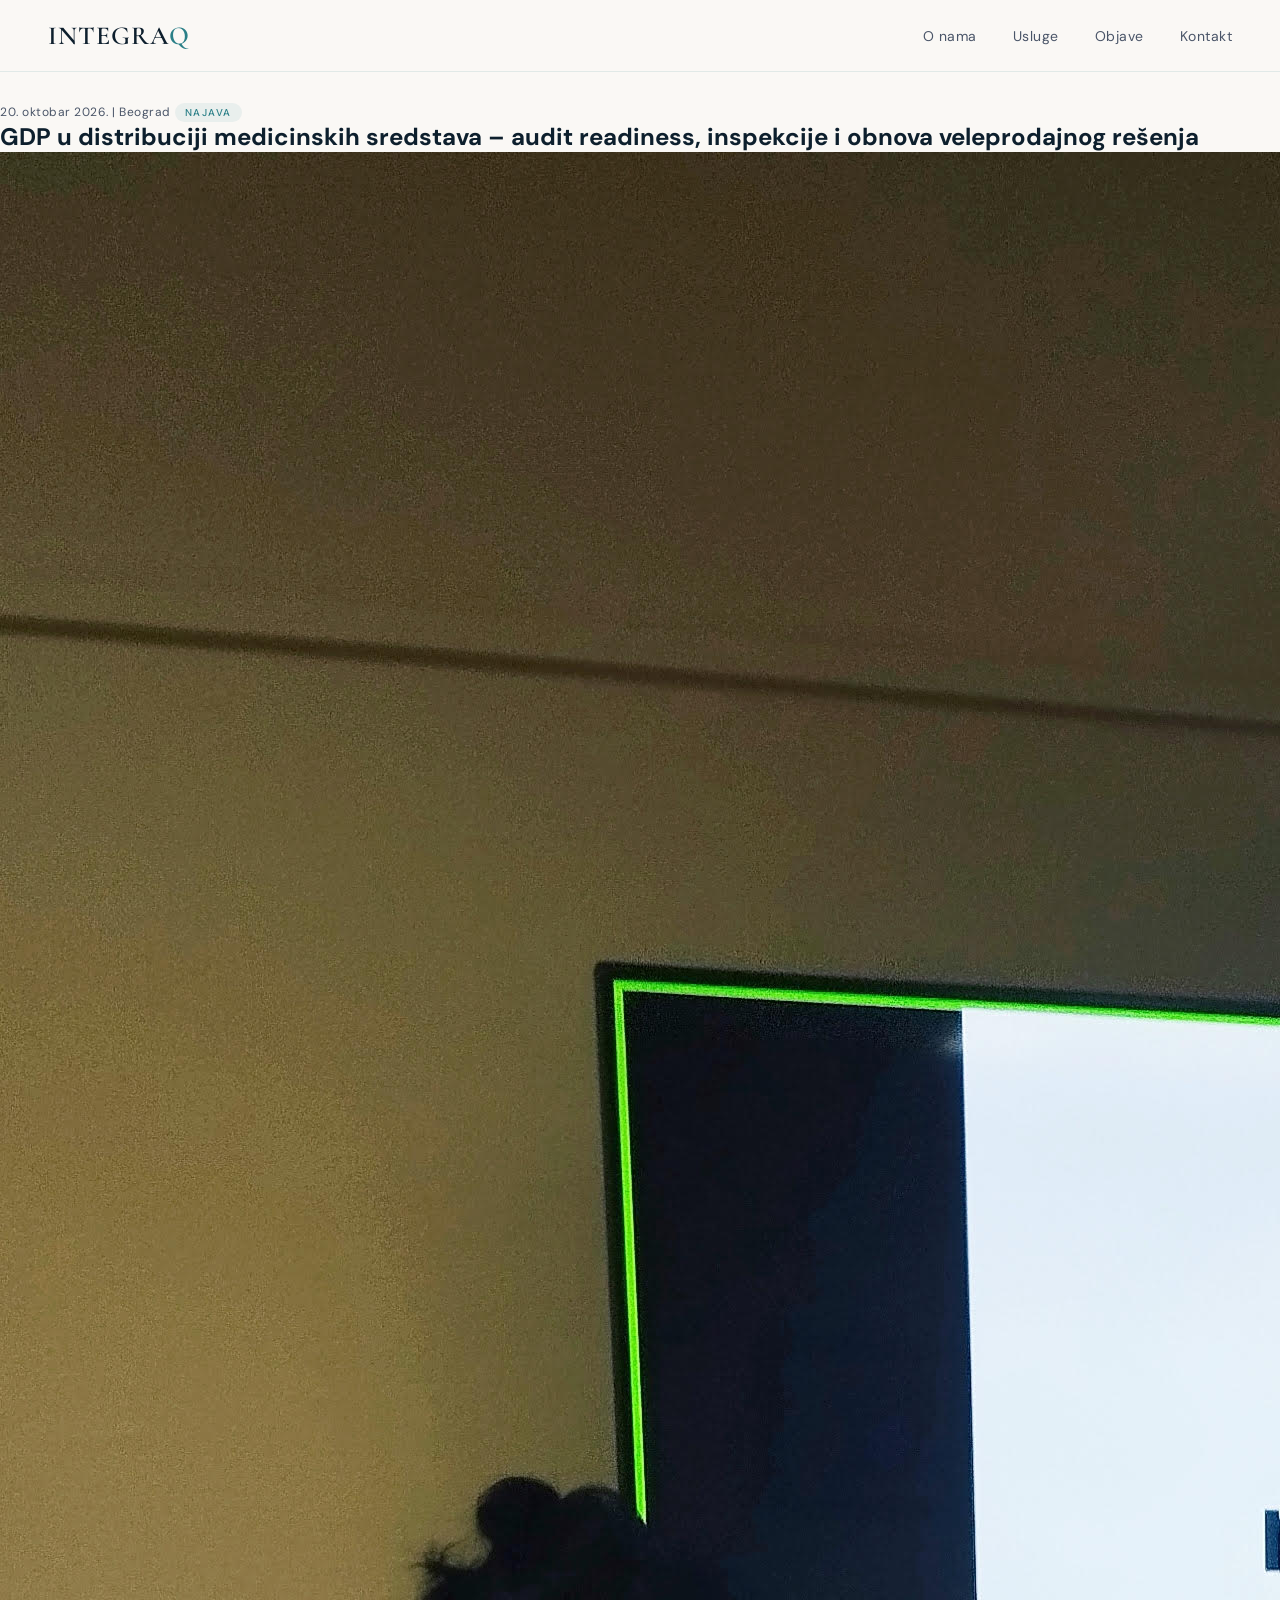
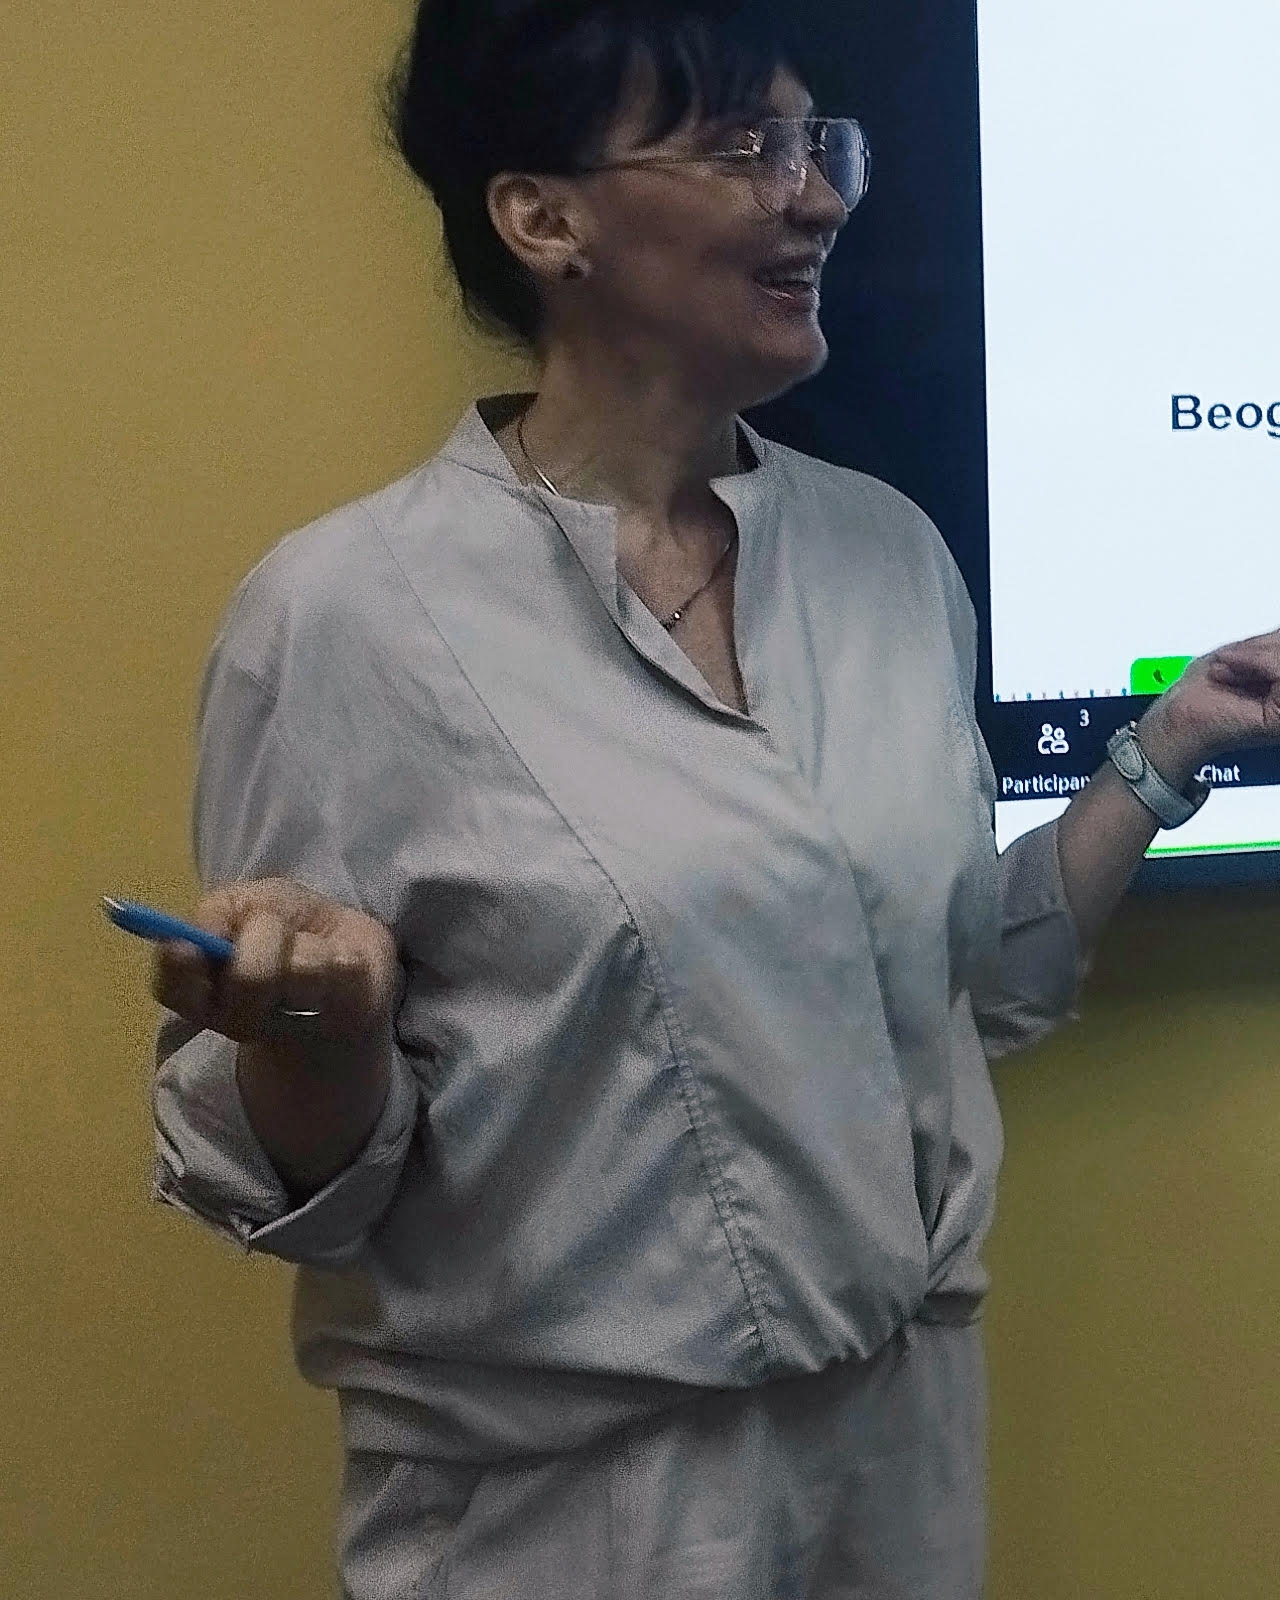
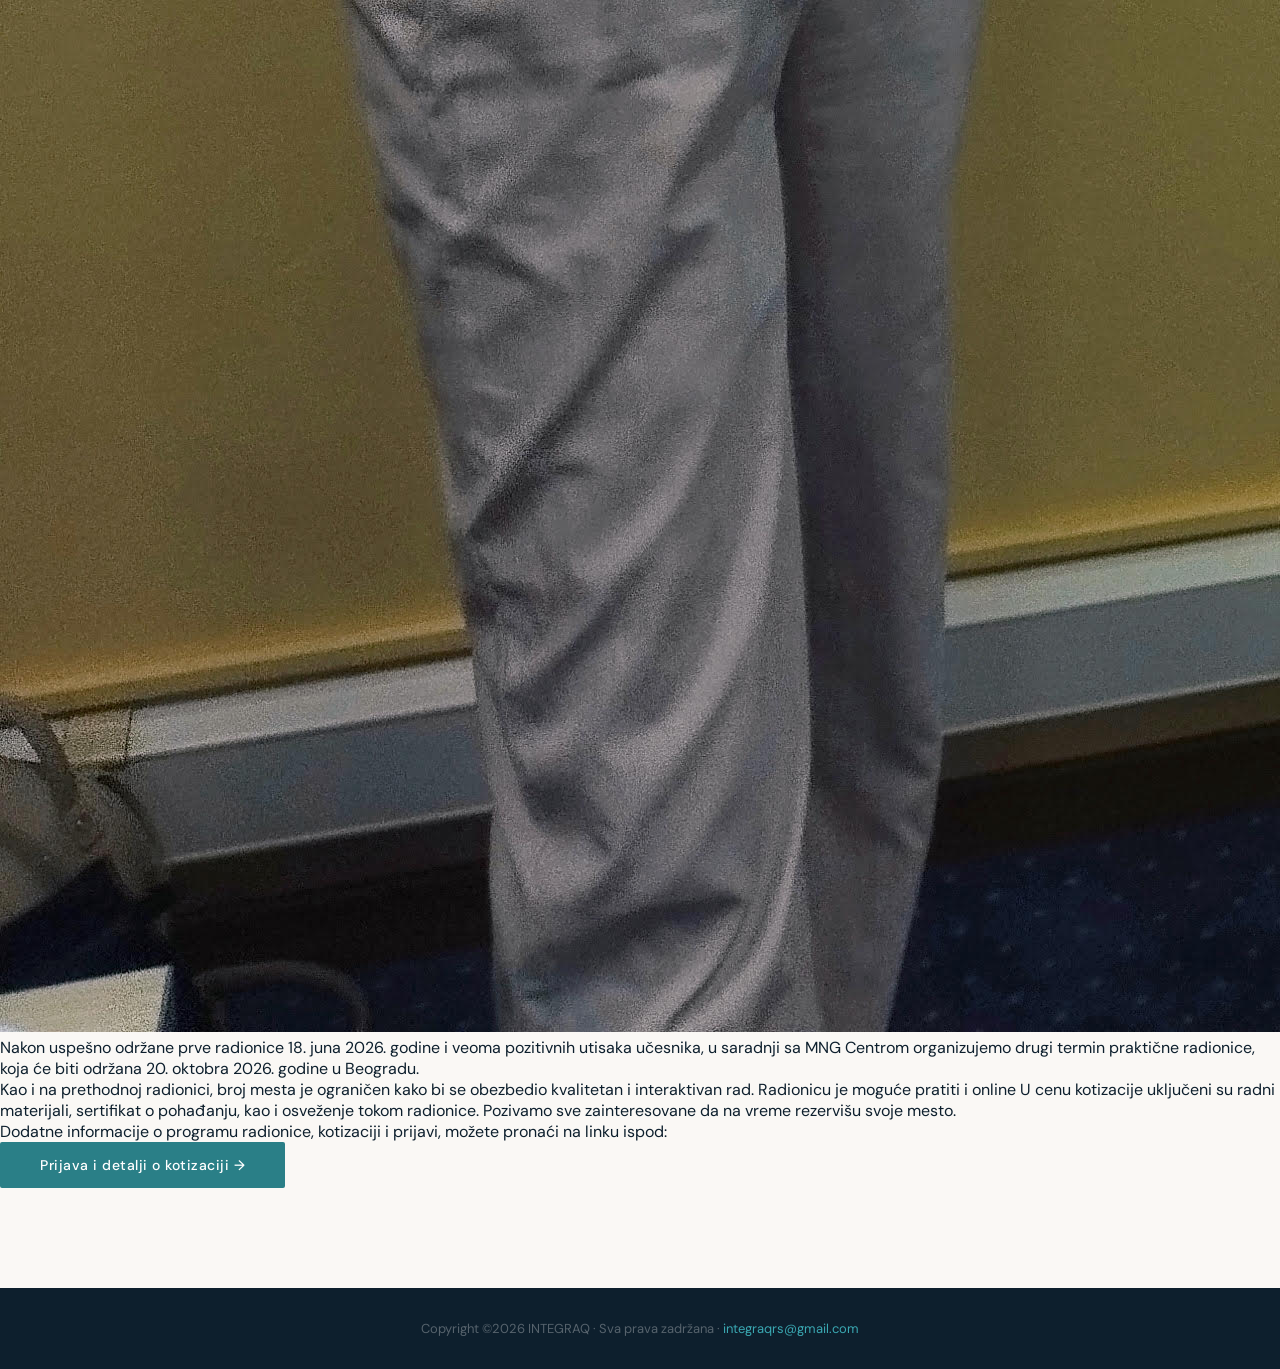
==== objave/gdp-radionica-oktobar.html @ bb8f6c8a "Add files via upload" ====
<!DOCTYPE html>
<html lang="sr">

<head>
  <!-- Google tag (gtag.js) -->
  <script async src="https://www.googletagmanager.com/gtag/js?id=G-PWTQ1GJMKE"></script>
  <script>
    window.dataLayer = window.dataLayer || [];
    function gtag() { dataLayer.push(arguments); }
    gtag('js', new Date());
    gtag('config', 'G-PWTQ1GJMKE');
  </script>

  <meta charset="UTF-8">
  <meta name="viewport" content="width=device-width, initial-scale=1.0">

  <!-- POSEBAN SEO TITLE I DESCRIPTION ZA OVU OBJAVU -->
  <title>GDP Radionica u Distribuciji Medicinskih Sredstava | INTEGRAQ</title>
  <meta name="description"
    content="Prijavite se za praktičnu radionicu 'GDP u distribuciji medicinskih sredstava' 20. oktobra 2026. u Beogradu. Obuka obuhvata audit readiness i inspekcije.">
  <meta name="keywords" content="GDP radionica, dobra distributivna praksa, medicinska sredstva, audit readiness, Beograd, INTEGRAQ">
  <meta name="author" content="Snežana Mučibabić – INTEGRAQ">
  <meta name="robots" content="index, follow">
  <meta name="language" content="Serbian">

  <link rel="canonical" href="https://www.integraqrs.com/gdp-radionica-oktobar.html">

  <!-- OPEN GRAPH (ZA DELJENJE NA DRUŠTVENIM MREŽAMA) -->
  <meta property="og:type" content="article">
  <meta property="og:url" content="https://www.integraqrs.com/gdp-radionica-oktobar.html">
  <meta property="og:title" content="GDP u distribuciji medicinskih sredstava – Praktična radionica">
  <meta property="og:description"
    content="Organizujemo drugi termin praktične radionice 20. oktobra 2026. godine u Beogradu. Broj mesta je ograničen.">
  <meta property="og:image" content="https://www.integraqrs.com/slike/tvoja-slika4.jpg">

  <link rel="icon" type="image/png" href="slike/integraq_logo_icon.png">
  <link rel="stylesheet" href="/style.css">
  <link rel="preconnect" href="https://fonts.googleapis.com">
  <link
    href="https://fonts.googleapis.com/css2?family=Cormorant+Garamond:ital,wght@0,300;0,400;0,600;1,300;1,400&family=DM+Sans:wght@300;400;500&display=swap"
    rel="stylesheet">
</head>

<body>

  <!-- NAVIGACIJA SA VRAĆANJEM NA POČETNU -->
  <nav id="navbar">
    <a class="nav-brand" href="/index.html">INTEGRA<span>Q</span></a>
    <ul class="nav-links" id="navLinks">
      <li><a href="/index.html#oNama">O nama</a></li>
      <li><a href="/index.html#usluge">Usluge</a></li>
      <li><a href="/index.html#objave">Objave</a></li>
      <li><a href="/index.html#kontakt">Kontakt</a></li>
    </ul>
  </nav>

  <!-- SADRŽAJ OBJAVE -->
  <section class="single-post-section">
    
    <div class="single-post-meta">
      <span class="objava-datum">20. oktobar 2026. | Beograd</span>
      <span class="objava-tag">Najava</span>
    </div>

    <h1 class="single-post-title">
      GDP u distribuciji medicinskih sredstava – audit readiness, inspekcije i obnova veleprodajnog rešenja
    </h1>

    <img src="/slike/gdp_u_distribuciji.jpg" alt="GDP Radionica" class="single-post-image" onerror="this.style.display='none';">

    <div class="single-post-content">
      <p>Nakon uspešno održane prve radionice 18. juna 2026. godine i veoma pozitivnih utisaka učesnika, u saradnji sa MNG Centrom organizujemo drugi termin praktične radionice, koja će biti održana 20. oktobra 2026. godine u Beogradu.</p>
        <p> Kao i na prethodnoj radionici, broj mesta je ograničen kako bi se obezbedio kvalitetan i interaktivan rad. Radionicu je moguće pratiti i online U cenu kotizacije uključeni su radni materijali, sertifikat o pohađanju, kao i osveženje tokom radionice. Pozivamo sve zainteresovane da na vreme rezervišu svoje mesto. </p>
        <p>Dodatne informacije o programu radionice, kotizaciji i prijavi, možete pronaći na linku ispod:</p>

      <div class="single-post-cta">
        <a href="https://www.mngcentar.com/site/ProductDef/Details/GDP-u-distribuciji-medicinskih-sredstava" 
           target="_blank" 
           class="hero-cta">
           Prijava i detalji o kotizaciji →
        </a>
      </div>
    </div>
    
  </section>

  <footer>
    <p>Copyright ©2026 INTEGRAQ · Sva prava zadržana · <a href="mailto:integraqrs@gmail.com">integraqrs@gmail.com</a></p>
  </footer>

</body>
</html>
---- style.css ----
:root {
  --navy: #0d1f2d;
  --teal: #2a7f87;
  --teal-light: #3aa8b2;
  --cream: #f5f1eb;
  --warm-white: #faf8f5;
  --gold: #c8a96e;
  --text-mid: #4a5568;
}
* { margin: 0; padding: 0; box-sizing: border-box; }
html { scroll-behavior: smooth; }
body { font-family: 'DM Sans', sans-serif; background: var(--warm-white); color: var(--navy); overflow-x: hidden; }

nav {
  position: fixed; top: 0; left: 0; right: 0; z-index: 100;
  padding: 0 48px; height: 72px;
  display: flex; align-items: center; justify-content: space-between;
  background: rgba(250,248,245,0.9); backdrop-filter: blur(12px);
  border-bottom: 1px solid rgba(42,127,135,0.12);
  transition: box-shadow 0.3s;
}
nav.scrolled { box-shadow: 0 4px 32px rgba(13,31,45,0.08); }
.nav-brand { font-family: 'Cormorant Garamond', serif; font-size: 26px; font-weight: 600; color: var(--navy); letter-spacing: 1px; text-decoration: none; }
.nav-brand span { color: var(--teal); }
.nav-links { display: flex; gap: 36px; list-style: none; }
.nav-links a { text-decoration: none; font-size: 14px; color: var(--text-mid); letter-spacing: 0.5px; position: relative; transition: color 0.2s; }
.nav-links a::after { content: ''; position: absolute; bottom: -3px; left: 0; width: 0; height: 1.5px; background: var(--teal); transition: width 0.25s ease; }
.nav-links a:hover { color: var(--teal); }
.nav-links a:hover::after { width: 100%; }
.hamburger { display: none; flex-direction: column; gap: 5px; cursor: pointer; background: none; border: none; padding: 4px; }
.hamburger span { display: block; width: 24px; height: 2px; background: var(--navy); }

#oNama { min-height: 100vh; display: flex; align-items: center; justify-content: center; position: relative; overflow: hidden; background: var(--navy); }
.hero-bg { position: absolute; inset: 0; background: radial-gradient(ellipse 80% 60% at 70% 50%, rgba(42,127,135,0.18) 0%, transparent 60%), radial-gradient(ellipse 50% 80% at 20% 80%, rgba(200,169,110,0.08) 0%, transparent 50%), linear-gradient(135deg, #0d1f2d 0%, #112233 50%, #0a1a26 100%); }
.hero-grid { position: absolute; inset: 0; background-image: linear-gradient(rgba(42,127,135,0.06) 1px, transparent 1px), linear-gradient(90deg, rgba(42,127,135,0.06) 1px, transparent 1px); background-size: 60px 60px; }
.hero-content { position: relative; z-index: 2; text-align: center; padding: 0 24px; max-width: 760px; animation: heroFade 1.2s ease both; }
@keyframes heroFade { from { opacity: 0; transform: translateY(32px); } to { opacity: 1; transform: translateY(0); } }
.hero-eyebrow { display: inline-block; font-size: 11px; font-weight: 500; letter-spacing: 3px; text-transform: uppercase; color: var(--teal-light); margin-bottom: 20px; border: 1px solid rgba(42,127,135,0.4); padding: 6px 18px; border-radius: 20px; }
.hero-title { font-family: 'Cormorant Garamond', serif; font-size: clamp(48px,7vw,84px); font-weight: 300; color: #fff; line-height: 1.1; margin-bottom: 28px; letter-spacing: -0.5px; }
.hero-title em { font-style: italic; color: var(--gold); }
.hero-sub { font-size: 16px; color: rgba(255,255,255,0.55); line-height: 1.7; max-width: 540px; margin: 0 auto 48px; font-weight: 300; }
.hero-cta { display: inline-block; background: var(--teal); color: #fff; text-decoration: none; padding: 14px 40px; font-size: 14px; font-weight: 500; letter-spacing: 0.5px; border-radius: 2px; transition: background 0.2s, transform 0.2s; }
.hero-cta:hover { background: var(--teal-light); transform: translateY(-2px); }
@keyframes bob { 0%,100% { transform: translateX(-50%) translateY(0); } 50% { transform: translateX(-50%) translateY(6px); } }

section { padding: 100px 0; }
.section-inner { max-width: 1100px; margin: 0 auto; padding: 0 48px; }
.section-label { font-size: 11px; font-weight: 500; letter-spacing: 3px; text-transform: uppercase; color: var(--teal); margin-bottom: 16px; }
.section-title { font-family: 'Cormorant Garamond', serif; font-size: clamp(36px,4vw,54px); font-weight: 400; color: var(--navy); line-height: 1.15; margin-bottom: 20px; }
.section-title em { font-style: italic; color: var(--teal); }
.divider { width: 48px; height: 2px; background: var(--teal); margin: 16px 0 32px; }

#koStoji { background: var(--cream); }
.founder-grid { display: grid; grid-template-columns: 1fr 1.6fr; gap: 72px; align-items: center; margin-top: 60px; }
.founder-photo-wrap { position: relative; }
.founder-photo-wrap::before { content: ''; position: absolute; top: -16px; left: -16px; right: 16px; bottom: 16px; border: 2px solid var(--teal); border-radius: 4px; opacity: 0.3; }
.founder-photo { width: 100%; aspect-ratio: 3/4; object-fit: cover; object-position: top; border-radius: 4px; display: block; }
.founder-photo-placeholder { width: 100%; aspect-ratio: 3/4; background: linear-gradient(135deg, #c8d8e0 0%, #a8c4cc 100%); border-radius: 4px; display: none; align-items: center; justify-content: center; font-size: 64px; }
.founder-name { font-family: 'Cormorant Garamond', serif; font-size: 32px; font-weight: 600; color: var(--navy); margin-bottom: 4px; }
.founder-role { font-size: 13px; color: var(--teal); letter-spacing: 1.5px; text-transform: uppercase; margin-bottom: 24px; }
.founder-bio { font-size: 15px; color: var(--text-mid); line-height: 1.8; margin-bottom: 40px; }
.exp-heading {
  font-family: 'Cormorant Garamond', serif;
  font-size: 25px;
  font-weight: 600;
  color: var(--navy);
  margin-bottom: 24px; /* Malo povećan razmak da kartice ne "guše" crticu */
  letter-spacing: 0.3px;
  position: relative;
  padding-bottom: 8px; /* Razmak između teksta i crtice */
  display: inline-block;
}

/* Blaga, mala dekorativna crta ispod podnaslova */
.exp-heading::after {
  content: '';
  position: absolute;
  bottom: 0;
  left: 0;
  width: 36px;          /* Mala dužina crte koja prati premium estetiku */
  height: 1.5px;        /* Veoma tanka i suptilna crta */
  background: var(--teal); /* Koristi tvoju prepoznatljivu tirkiznu boju */
  opacity: 0.6;         /* Blaga providnost kako crta ne bi bila napadna */
}
.exp-cards { display: flex; flex-direction: column; gap: 14px; }
.exp-card { display: flex; align-items: center; gap: 20px; background: white; border-radius: 6px; padding: 18px 22px; border-left: 3px solid var(--teal); box-shadow: 0 2px 16px rgba(13,31,45,0.05); transition: transform 0.2s, box-shadow 0.2s; }
.exp-card:hover { transform: translateX(4px); box-shadow: 0 4px 24px rgba(13,31,45,0.1); }
.exp-logo { width: 52px; height: 52px; border-radius: 50%; object-fit: contain; background: #f0f0f0; padding: 6px; flex-shrink: 0; }
.exp-logo-placeholder { width: 52px; height: 52px; border-radius: 50%; background: linear-gradient(135deg, var(--teal), var(--navy)); flex-shrink: 0; display: flex; align-items: center; justify-content: center; color: white; font-weight: 600; font-size: 13px; }
.exp-text { font-size: 14px; color: var(--text-mid); line-height: 1.5; }
.exp-text strong { display: block; color: var(--navy); font-weight: 500; margin-bottom: 2px; }

#usluge { background: var(--warm-white); }
.services-grid { display: grid; grid-template-columns: repeat(4,1fr); gap: 22px; margin-top: 56px; }
.service-card { background: white; border-radius: 8px; padding: 28px 24px; border: 1px solid rgba(42,127,135,0.1); position: relative; overflow: hidden; transition: transform 0.25s, box-shadow 0.25s; }
.service-card::before { content: ''; position: absolute; top: 0; left: 0; right: 0; height: 3px; background: linear-gradient(90deg, var(--teal), var(--teal-light)); transform: scaleX(0); transform-origin: left; transition: transform 0.3s ease; }
.service-card:hover { transform: translateY(-5px); box-shadow: 0 16px 40px rgba(13,31,45,0.1); }
.service-card:hover::before { transform: scaleX(1); }
.service-icon { width: 44px; height: 44px; background: rgba(42,127,135,0.08); border-radius: 8px; display: flex; align-items: center; justify-content: center; margin-bottom: 18px; font-size: 20px; }
.service-name { font-family: 'Cormorant Garamond', serif; font-size: 19px; font-weight: 600; color: var(--navy); margin-bottom: 10px; line-height: 1.3; }
.service-desc { font-size: 13px; color: var(--text-mid); line-height: 1.7; }

#zastoMi { background: var(--navy); }
#zastoMi .section-label { color: var(--teal-light); }
#zastoMi .section-title { color: white; }
#zastoMi .divider { background: var(--teal); }
.why-grid { display: grid; grid-template-columns: repeat(3,1fr); gap: 2px; margin-top: 56px; border-radius: 8px; overflow: hidden; }
.why-item { background: rgba(255,255,255,0.04); padding: 36px 32px; border: 1px solid rgba(255,255,255,0.05); transition: background 0.2s; }
.why-item:hover { background: rgba(42,127,135,0.1); }
.why-num { font-family: 'Cormorant Garamond', serif; font-size: 44px; font-weight: 300; color: var(--teal); opacity: 0.4; line-height: 1; margin-bottom: 10px; }
.why-title { font-size: 15px; font-weight: 500; color: white; margin-bottom: 10px; }
.why-desc { font-size: 13px; color: rgba(255,255,255,0.45); line-height: 1.7; }

#kontakt { background: var(--cream);}
.contact-layout { display: grid; grid-template-columns: 1fr 1fr; gap: 80px; margin-top: 56px; align-items: start; }
.contact-intro { font-size: 15px; color: var(--text-mid); line-height: 1.8; margin-bottom: 36px; }
.contact-detail { display: flex; align-items: center; gap: 14px; margin-bottom: 16px; }
.contact-icon { width: 40px; height: 40px; background: var(--teal); border-radius: 50%; display: flex; align-items: center; justify-content: center; color: white; font-size: 16px; flex-shrink: 0; }
.contact-detail-text { font-size: 15px; color: var(--text-mid); }
.contact-detail-text strong { display: block; color: var(--navy); font-size: 12px; text-transform: uppercase; letter-spacing: 1px; margin-bottom: 2px; }
.contact-detail-text a { color: var(--teal); text-decoration: none; }
.contact-detail-text a:hover { text-decoration: underline; }
.contact-form { background: white; padding: 40px; border-radius: 8px; box-shadow: 0 4px 32px rgba(13,31,45,0.06); }
.form-group { margin-bottom: 20px; }
.form-group label { display: block; font-size: 11px; font-weight: 500; letter-spacing: 1px; text-transform: uppercase; color: var(--text-mid); margin-bottom: 8px; }
.form-group input, .form-group textarea { width: 100%; padding: 12px 16px; border: 1.5px solid rgba(42,127,135,0.2); border-radius: 4px; font-family: 'DM Sans', sans-serif; font-size: 15px; color: var(--navy); background: var(--warm-white); outline: none; transition: border-color 0.2s; }
.form-group input:focus, .form-group textarea:focus { border-color: var(--teal); background: white; }
.form-group textarea { height: 120px; resize: vertical; }
.btn-send { width: 100%; background: var(--navy); color: white; border: none; padding: 15px; font-family: 'DM Sans', sans-serif; font-size: 13px; font-weight: 500; letter-spacing: 1.5px; text-transform: uppercase; border-radius: 4px; cursor: pointer; transition: background 0.2s; }
.btn-send:hover { background: var(--teal); }

footer { background: var(--navy); color: rgba(255,255,255,0.3); text-align: center; padding: 32px; font-size: 13px; }
footer a { color: var(--teal-light); text-decoration: none; }

@media (max-width: 900px) {
  .services-grid { grid-template-columns: repeat(2,1fr); }
  .why-grid { grid-template-columns: repeat(2,1fr); }
}
@media (max-width: 768px) {
  nav { padding: 0 24px; }
  .nav-links { display: none; position: fixed; top: 72px; left: 0; right: 0; background: var(--warm-white); flex-direction: column; padding: 24px; gap: 20px; border-bottom: 1px solid rgba(42,127,135,0.1); box-shadow: 0 8px 32px rgba(13,31,45,0.1); z-index: 99; }
  .nav-links.open { display: flex; }
  .hamburger { display: flex; }
  .section-inner { padding: 0 24px; }
  section { padding: 72px 0; }
  .founder-grid { grid-template-columns: 1fr; gap: 40px; }
  .founder-photo-wrap { max-width: 280px; margin: 0 auto; }
  .services-grid { grid-template-columns: 1fr; }
  .why-grid { grid-template-columns: 1fr; }
  .contact-layout { grid-template-columns: 1fr; gap: 40px; }
}

/* ── OBJAVE ── */
#objave { background: var(--cream); }

.objave-slider-wrapper {
  position: relative;
  width: 100%;
}

/* Nova klizna mreža (koristi flex) */
.objave-grid {
  display: flex;
  gap: 32px;
  overflow-x: auto;
  scroll-snap-type: x mandatory;
  scroll-behavior: smooth;
  -webkit-overflow-scrolling: touch;
  scrollbar-width: none; /* Skriva scrollbar u Firefox-u */
  -ms-overflow-style: none; /* Skriva scrollbar u IE/Edge */
  padding-bottom: 20px; /* Prostor za senke kartica */
  width: 100%;
}

/* Skriva scrollbar u Chrome/Safari */
.objave-grid::-webkit-scrollbar {
  display: none;
}

/* Kartice sa flex podešavanjem za slajder */
.objava-card {
  flex: 0 0 calc(50% - 16px); /* Tačno 2 kartice na ekranu */
  scroll-snap-align: start;
  background: white;
  border-radius: 8px;
  padding: 32px 28px;
  border: 1px solid rgba(42,127,135,0.1);
  position: relative;
  overflow: hidden;
  transition: transform 0.25s, box-shadow 0.25s;
}

.objava-card::before {
  content: '';
  position: absolute;
  top: 0; left: 0; right: 0;
  height: 3px;
  background: linear-gradient(90deg, var(--teal), var(--teal-light));
  transform: scaleX(0);
  transform-origin: left;
  transition: transform 0.3s ease;
}

.objava-card:hover {
  transform: translateY(-5px);
  box-shadow: 0 16px 40px rgba(13,31,45,0.1);
}

.objava-card:hover::before { transform: scaleX(1); }

.objava-meta {
  display: flex;
  align-items: center;
  gap: 12px;
  margin-bottom: 16px;
}

.objava-datum {
  font-size: 12px;
  color: var(--text-mid);
  letter-spacing: 0.5px;
}

.objava-tag {
  font-size: 10px;
  font-weight: 500;
  letter-spacing: 1.5px;
  text-transform: uppercase;
  color: var(--teal);
  background: rgba(42,127,135,0.08);
  padding: 3px 10px;
  border-radius: 20px;
}

.objava-naslov {
  font-family: 'Cormorant Garamond', serif;
  font-size: 22px;
  font-weight: 600;
  color: var(--navy);
  line-height: 1.3;
  margin-bottom: 14px;
}

.objava-tekst {
  font-size: 14px;
  color: var(--text-mid);
  line-height: 1.75;
}

@media (max-width: 900px) {
  .objava-card {
    flex: 0 0 calc(50% - 16px);
  }
}

@media (max-width: 768px) {
  .objava-card {
    flex: 0 0 100%; /* Jedna kartica na mobilnom */
  }
  .prev-arrow { left: -10px; }
  .next-arrow { right: -10px; }
  .objave-grid {
    gap: 24px;
  }
}

/* Stilovi za strelice */
.slider-arrow {
  position: absolute;
  top: 50%;
  transform: translateY(-50%);
  width: 44px;
  height: 44px;
  background: var(--teal);
  color: white;
  border: none;
  border-radius: 50%;
  font-size: 16px;
  cursor: pointer;
  z-index: 10;
  box-shadow: 0 4px 12px rgba(13, 31, 45, 0.15);
  display: flex;
  align-items: center;
  justify-content: center;
  transition: background 0.2s, transform 0.2s;
}

.slider-arrow:hover {
  background: var(--teal-light);
  transform: translateY(-50%) scale(1.05);
}

.prev-arrow { left: -22px; }
.next-arrow { right: -22px; }

/* Slike i linkovi u karticama */
.objava-img-wrap {
  width: 100%;
  aspect-ratio: 16 / 9;
  overflow: hidden;
  border-radius: 6px;
  margin-bottom: 22px;
  background: var(--cream);
}

.objava-img {
  width: 100%;
  height: 100%;
  object-fit: cover;
  display: block;
  transition: transform 0.4s ease;
}

.objava-card:hover .objava-img {
  transform: scale(1.04);
}

.objava-link {
  display: inline-flex;
  align-items: center;
  gap: 6px;
  margin-top: 20px;
  color: var(--teal);
  text-decoration: none;
  font-size: 14px;
  font-weight: 500;
  letter-spacing: 0.5px;
  transition: color 0.2s ease;
}

.objava-link span {
  transition: transform 0.2s ease;
}

.objava-link:hover {
  color: var(--teal-light);
}

.objava-card:hover .objava-link span,
.objava-link:hover span {
  transform: translateX(4px);
}
/* --- FUNKCIJA ZA PROŠIRIVANJE TEKSTA UNUTAR OBJAVE --- */
.expandable-text {
  display: -webkit-box;
  -webkit-line-clamp: 4; /* Ovde biraš koliko redova se vidi pre klika */
  -webkit-box-orient: vertical;
  overflow: hidden;
}

.expandable-text.expanded {
  -webkit-line-clamp: unset;
  display: block;
}

.expand-btn {
  cursor: pointer;
}
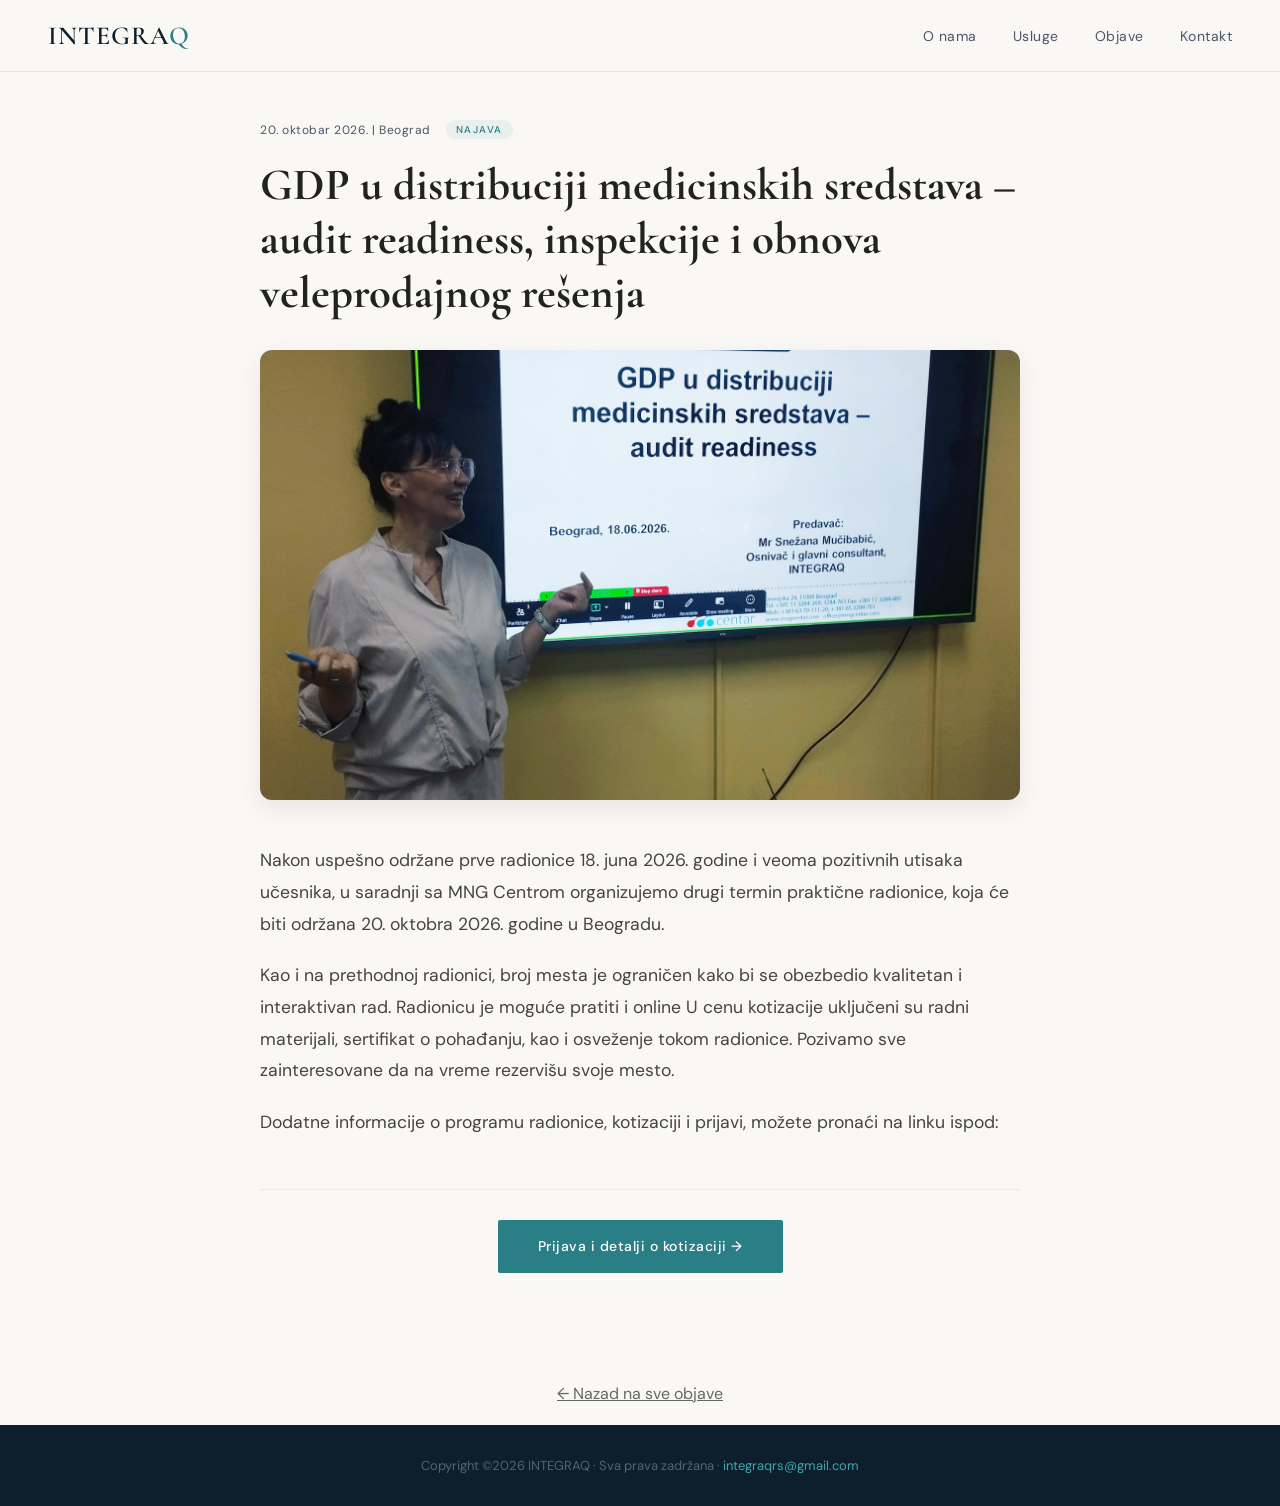
==== commit db5c5cbc: "Update gdp-radionica-oktobar.html" ====
--- a/objave/gdp-radionica-oktobar.html
+++ b/objave/gdp-radionica-oktobar.html
@@ -52,6 +52,9 @@
       <li><a href="/index.html#objave">Objave</a></li>
       <li><a href="/index.html#kontakt">Kontakt</a></li>
     </ul>
+    <button class="hamburger" id="hamburger" aria-label="Menu">
+      <span></span><span></span><span></span>
+    </button>
   </nav>
 
   <!-- SADRŽAJ OBJAVE -->
@@ -83,10 +86,18 @@
     </div>
     
   </section>
-
+  <!-- DUGME ZA POVRATAK NA POČETNU (OPCIONO ALI KORISNO NA MOBILNOM) -->
+      <div style="margin-top: 30px; text-align: center;">
+        <a href="/index.html#objave" style="color: #666; text-decoration: underline; font-family: 'DM Sans', sans-serif;">← Nazad na sve objave</a>
+      </div>
+    </div>
+  </section>
+  <br>
+  
   <footer>
     <p>Copyright ©2026 INTEGRAQ · Sva prava zadržana · <a href="mailto:integraqrs@gmail.com">integraqrs@gmail.com</a></p>
   </footer>
 
+  <script src="/script.js"></script>
 </body>
-</html>+</html>
--- a/style.css
+++ b/style.css
@@ -340,19 +340,80 @@
 .objava-link:hover span {
   transform: translateX(4px);
 }
-/* --- FUNKCIJA ZA PROŠIRIVANJE TEKSTA UNUTAR OBJAVE --- */
-.expandable-text {
-  display: -webkit-box;
-  -webkit-line-clamp: 4; /* Ovde biraš koliko redova se vidi pre klika */
-  -webkit-box-orient: vertical;
-  overflow: hidden;
-}
-
-.expandable-text.expanded {
-  -webkit-line-clamp: unset;
-  display: block;
-}
-
-.expand-btn {
-  cursor: pointer;
-}
+
+/* =======================================================
+   POJEDINAČNA STRANICA OBJAVE (SINGLE POST)
+======================================================= */
+
+.single-post-section {
+  /* Gornji padding je veći kako navigacija ne bi prekrila naslov */
+  padding: 120px 20px 80px; 
+  max-width: 800px;
+  margin: 0 auto;
+}
+
+.single-post-meta {
+  margin-bottom: 20px;
+  display: flex;
+  gap: 15px;
+  align-items: center;
+  font-family: 'DM Sans', sans-serif;
+  font-size: 0.9rem;
+  color: #666;
+}
+
+.single-post-title {
+  font-family: 'Cormorant Garamond', serif;
+  font-size: 2.8rem;
+  line-height: 1.2;
+  color: #222;
+  margin-bottom: 30px;
+}
+
+.single-post-image {
+  width: 100%;
+  max-height: 450px;
+  object-fit: cover;
+  border-radius: 12px;
+  margin-bottom: 40px;
+  box-shadow: 0 8px 25px rgba(0,0,0,0.08); /* Blaga senka za moderniji izgled */
+}
+
+.single-post-content {
+  font-family: 'DM Sans', sans-serif;
+  font-size: 1.1rem;
+  line-height: 1.8;
+  color: #444;
+}
+
+.single-post-content p {
+  margin-bottom: 20px;
+}
+
+.single-post-content strong {
+  font-weight: 500;
+  color: #222;
+}
+
+.single-post-cta {
+  margin-top: 50px;
+  padding-top: 30px;
+  border-top: 1px solid #eaeaea; /* Tanka linija koja odvaja tekst od dugmeta */
+  display: flex;
+  justify-content: center;
+}
+
+/* Prilagođavanje za mobilne telefone */
+@media screen and (max-width: 768px) {
+  .single-post-section {
+    padding: 100px 15px 50px;
+  }
+  
+  .single-post-title {
+    font-size: 2rem;
+  }
+  
+  .single-post-image {
+    max-height: 300px;
+  }
+}
